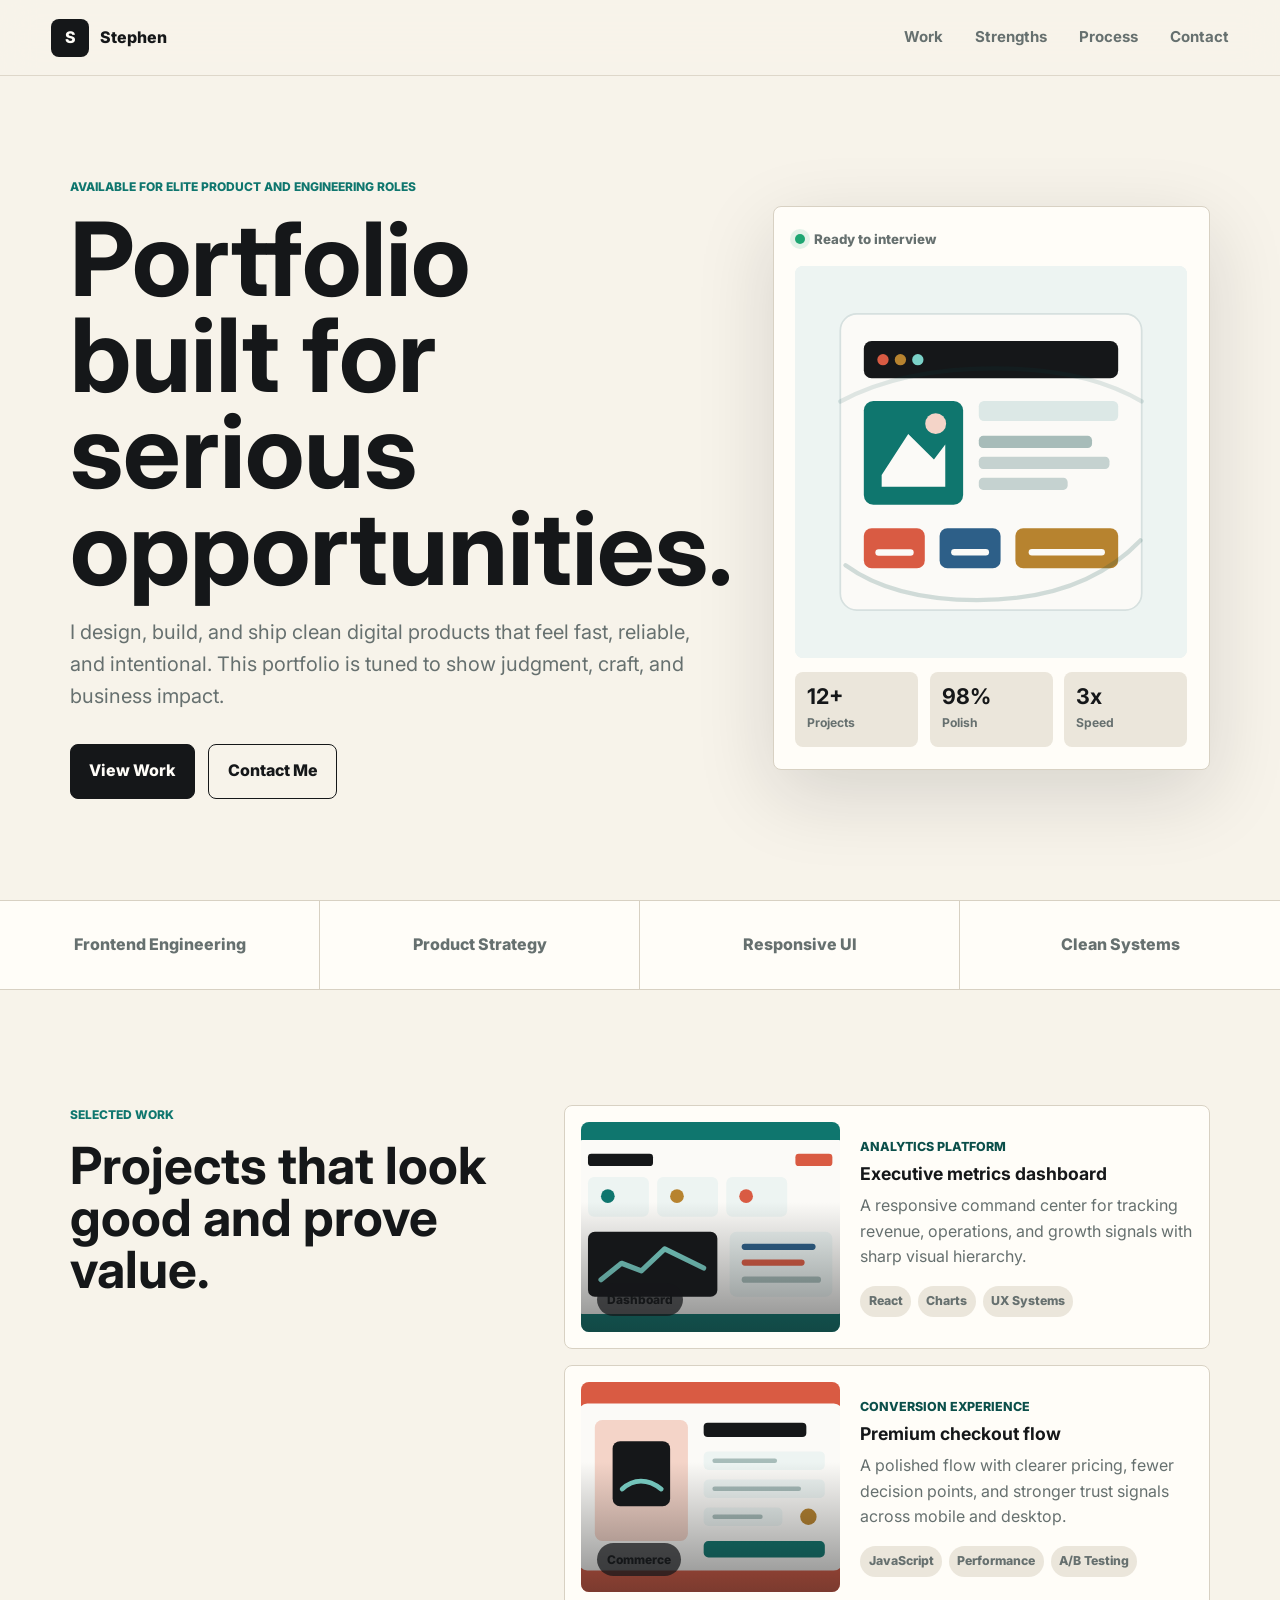
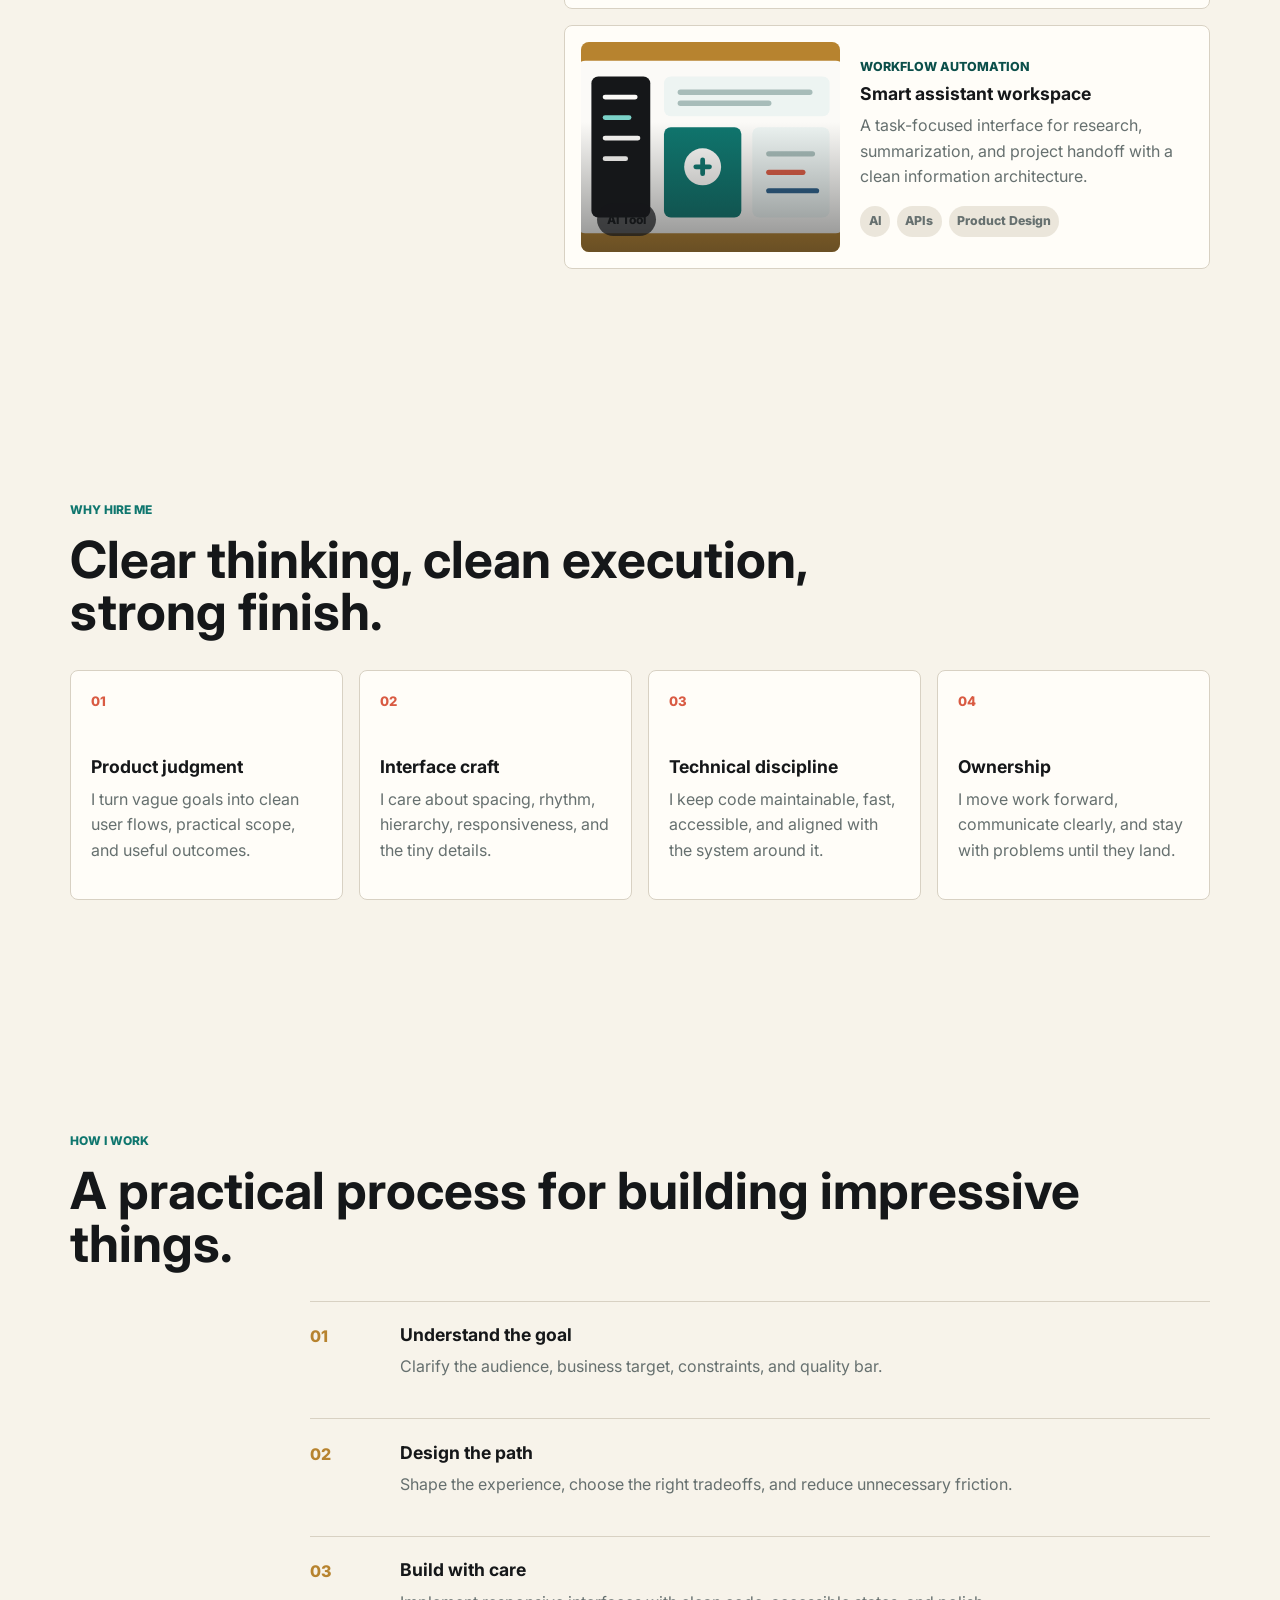
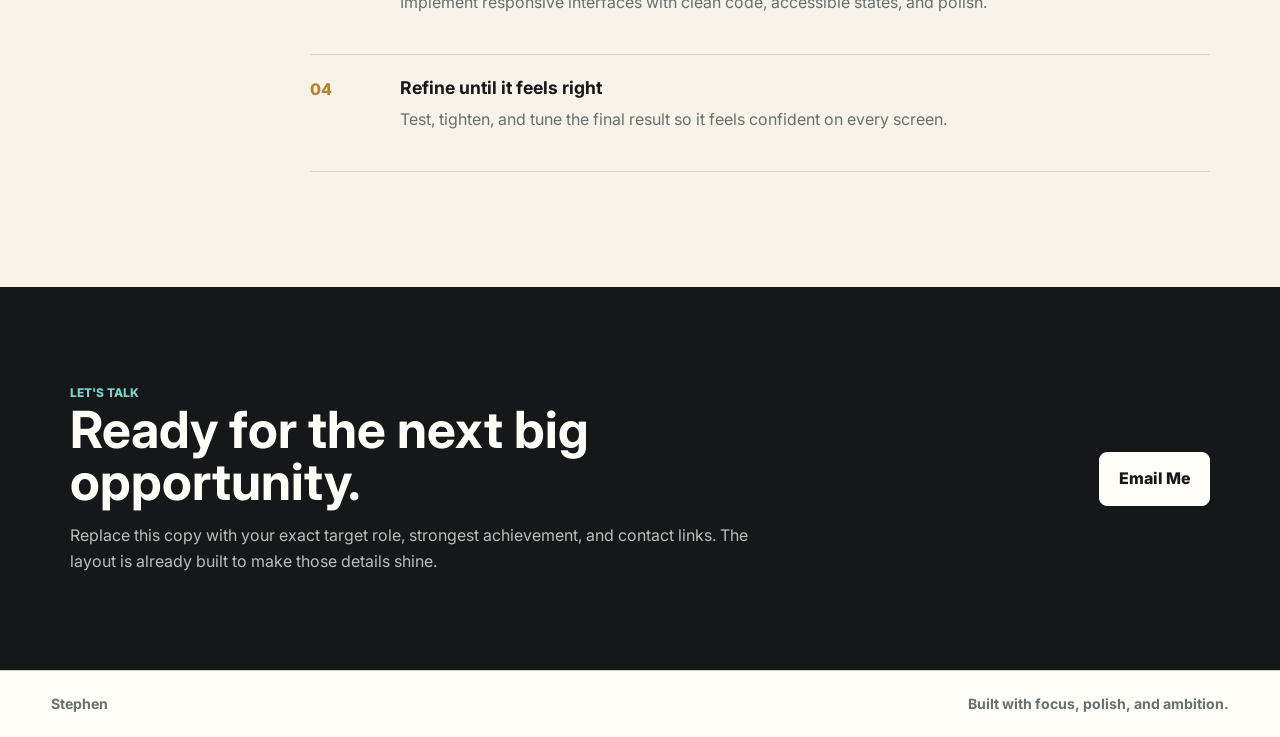
==== index.html @ 73d2f627 "Initial commit Created from https://vercel.com/new" ====
<!doctype html>
<html lang="en">
  <head>
    <meta charset="utf-8" />
    <meta name="viewport" content="width=device-width, initial-scale=1" />
    <meta
      name="description"
      content="A polished portfolio for a senior product builder, developer, and designer."
    />
    <title>Stephen | Portfolio</title>
    <link rel="preconnect" href="https://fonts.googleapis.com" />
    <link rel="preconnect" href="https://fonts.gstatic.com" crossorigin />
    <link
      href="https://fonts.googleapis.com/css2?family=Inter:wght@400;500;600;700;800&display=swap"
      rel="stylesheet"
    />
    <link rel="stylesheet" href="styles.css" />
  </head>
  <body>
    <header class="site-header" data-header>
      <a class="brand" href="#top" aria-label="Stephen home">
        <span class="brand-mark">S</span>
        <span>Stephen</span>
      </a>

      <button class="nav-toggle" type="button" aria-expanded="false" aria-controls="site-nav">
        <span class="sr-only">Toggle navigation</span>
        <span></span>
        <span></span>
      </button>

      <nav class="site-nav" id="site-nav" aria-label="Primary navigation">
        <a href="#work">Work</a>
        <a href="#strengths">Strengths</a>
        <a href="#process">Process</a>
        <a href="#contact">Contact</a>
      </nav>
    </header>

    <main id="top">
      <section class="hero section-shell">
        <div class="hero-copy">
          <p class="eyebrow">Available for elite product and engineering roles</p>
          <h1>Portfolio built for serious opportunities.</h1>
          <p class="hero-lede">
            I design, build, and ship clean digital products that feel fast, reliable, and
            intentional. This portfolio is tuned to show judgment, craft, and business impact.
          </p>
          <div class="hero-actions">
            <a class="button primary" href="#work">View Work</a>
            <a class="button secondary" href="mailto:tentaccion99@gmail.com">Contact Me</a>
          </div>
        </div>

        <div class="hero-visual" aria-label="Portfolio impact snapshot">
          <div class="profile-panel">
            <div class="profile-topline">
              <span class="status-dot"></span>
              <span>Ready to interview</span>
            </div>
            <div class="portrait-card">
              <img src="./portfolio-visual.svg" alt="Abstract portfolio visual" />
            </div>
            <div class="metric-grid">
              <div>
                <strong>12+</strong>
                <span>Projects</span>
              </div>
              <div>
                <strong>98%</strong>
                <span>Polish</span>
              </div>
              <div>
                <strong>3x</strong>
                <span>Speed</span>
              </div>
            </div>
          </div>
        </div>
      </section>

      <section class="credibility-strip" aria-label="Core capabilities">
        <span>Frontend Engineering</span>
        <span>Product Strategy</span>
        <span>Responsive UI</span>
        <span>Clean Systems</span>
      </section>

      <section class="section-shell split-section" id="work">
        <div class="section-heading">
          <p class="eyebrow">Selected work</p>
          <h2>Projects that look good and prove value.</h2>
        </div>

        <div class="project-list">
          <article class="project-card reveal-card">
            <div class="project-media project-media-one">
              <img src="./dashboard-work.svg" alt="Executive dashboard interface preview" />
              <span>Dashboard</span>
            </div>
            <div class="project-body">
              <p class="project-kicker">Analytics platform</p>
              <h3>Executive metrics dashboard</h3>
              <p>
                A responsive command center for tracking revenue, operations, and growth signals
                with sharp visual hierarchy.
              </p>
              <ul class="tag-list" aria-label="Technologies">
                <li>React</li>
                <li>Charts</li>
                <li>UX Systems</li>
              </ul>
            </div>
          </article>

          <article class="project-card reveal-card">
            <div class="project-media project-media-two">
              <img src="./commerce-work.svg" alt="Premium commerce checkout preview" />
              <span>Commerce</span>
            </div>
            <div class="project-body">
              <p class="project-kicker">Conversion experience</p>
              <h3>Premium checkout flow</h3>
              <p>
                A polished flow with clearer pricing, fewer decision points, and stronger trust
                signals across mobile and desktop.
              </p>
              <ul class="tag-list" aria-label="Technologies">
                <li>JavaScript</li>
                <li>Performance</li>
                <li>A/B Testing</li>
              </ul>
            </div>
          </article>

          <article class="project-card reveal-card">
            <div class="project-media project-media-three">
              <img src="./ai-workspace.svg" alt="AI assistant workspace preview" />
              <span>AI Tool</span>
            </div>
            <div class="project-body">
              <p class="project-kicker">Workflow automation</p>
              <h3>Smart assistant workspace</h3>
              <p>
                A task-focused interface for research, summarization, and project handoff with a
                clean information architecture.
              </p>
              <ul class="tag-list" aria-label="Technologies">
                <li>AI</li>
                <li>APIs</li>
                <li>Product Design</li>
              </ul>
            </div>
          </article>
        </div>
      </section>

      <section class="section-shell strengths-section" id="strengths">
        <div class="section-heading compact">
          <p class="eyebrow">Why hire me</p>
          <h2>Clear thinking, clean execution, strong finish.</h2>
        </div>

        <div class="strength-grid">
          <article>
            <span class="strength-number">01</span>
            <h3>Product judgment</h3>
            <p>I turn vague goals into clean user flows, practical scope, and useful outcomes.</p>
          </article>
          <article>
            <span class="strength-number">02</span>
            <h3>Interface craft</h3>
            <p>I care about spacing, rhythm, hierarchy, responsiveness, and the tiny details.</p>
          </article>
          <article>
            <span class="strength-number">03</span>
            <h3>Technical discipline</h3>
            <p>I keep code maintainable, fast, accessible, and aligned with the system around it.</p>
          </article>
          <article>
            <span class="strength-number">04</span>
            <h3>Ownership</h3>
            <p>I move work forward, communicate clearly, and stay with problems until they land.</p>
          </article>
        </div>
      </section>

      <section class="section-shell process-section" id="process">
        <div class="section-heading">
          <p class="eyebrow">How I work</p>
          <h2>A practical process for building impressive things.</h2>
        </div>

        <ol class="timeline">
          <li>
            <span>01</span>
            <div>
              <h3>Understand the goal</h3>
              <p>Clarify the audience, business target, constraints, and quality bar.</p>
            </div>
          </li>
          <li>
            <span>02</span>
            <div>
              <h3>Design the path</h3>
              <p>Shape the experience, choose the right tradeoffs, and reduce unnecessary friction.</p>
            </div>
          </li>
          <li>
            <span>03</span>
            <div>
              <h3>Build with care</h3>
              <p>Implement responsive interfaces with clean code, accessible states, and polish.</p>
            </div>
          </li>
          <li>
            <span>04</span>
            <div>
              <h3>Refine until it feels right</h3>
              <p>Test, tighten, and tune the final result so it feels confident on every screen.</p>
            </div>
          </li>
        </ol>
      </section>

      <section class="contact-section" id="contact">
        <div class="section-shell contact-inner">
          <div>
            <p class="eyebrow">Let's talk</p>
            <h2>Ready for the next big opportunity.</h2>
            <p>
              Replace this copy with your exact target role, strongest achievement, and contact
              links. The layout is already built to make those details shine.
            </p>
          </div>
          <a class="button primary inverse" href="mailto:tentaccion99@gmail.com">Email Me</a>
        </div>
      </section>
    </main>

    <footer class="site-footer">
      <span>Stephen</span>
      <span>Built with focus, polish, and ambition.</span>
    </footer>

    <script src="script.js"></script>
  </body>
</html>
---- styles.css ----
:root {
  color-scheme: light;
  --ink: #151719;
  --muted: #66706f;
  --soft: #ebe6db;
  --paper: #f7f3ea;
  --line: #d8d1c3;
  --night: #151719;
  --teal: #0f766e;
  --teal-dark: #0b4f4a;
  --coral: #d95b43;
  --gold: #b7832f;
  --blue: #2d5f88;
  --white: #fffdf8;
  --shadow: 0 24px 80px rgba(21, 23, 25, 0.14);
  --radius: 8px;
  font-family: "Inter", system-ui, -apple-system, BlinkMacSystemFont, "Segoe UI", sans-serif;
}

* {
  box-sizing: border-box;
}

html {
  scroll-behavior: smooth;
}

body {
  margin: 0;
  background: var(--paper);
  color: var(--ink);
  font-size: 16px;
  line-height: 1.6;
}

body.nav-open {
  overflow: hidden;
}

img {
  display: block;
  max-width: 100%;
}

a {
  color: inherit;
  text-decoration: none;
}

.sr-only {
  position: absolute;
  width: 1px;
  height: 1px;
  padding: 0;
  margin: -1px;
  overflow: hidden;
  clip: rect(0, 0, 0, 0);
  white-space: nowrap;
  border: 0;
}

.site-header {
  position: sticky;
  top: 0;
  z-index: 20;
  display: flex;
  align-items: center;
  justify-content: space-between;
  min-height: 76px;
  padding: 0 clamp(1rem, 4vw, 3.5rem);
  background: rgba(247, 243, 234, 0.88);
  border-bottom: 1px solid rgba(216, 209, 195, 0.82);
  backdrop-filter: blur(18px);
  transition: box-shadow 160ms ease, background 160ms ease;
}

.site-header.has-shadow {
  background: rgba(247, 243, 234, 0.96);
  box-shadow: 0 10px 32px rgba(21, 23, 25, 0.09);
}

.brand,
.site-nav {
  display: flex;
  align-items: center;
}

.brand {
  gap: 0.7rem;
  font-weight: 800;
}

.brand-mark {
  display: grid;
  width: 38px;
  height: 38px;
  place-items: center;
  color: var(--white);
  background: var(--ink);
  border-radius: var(--radius);
}

.site-nav {
  gap: clamp(1rem, 3vw, 2rem);
  color: var(--muted);
  font-size: 0.94rem;
  font-weight: 700;
}

.site-nav a {
  transition: color 160ms ease;
}

.site-nav a:hover,
.site-nav a:focus-visible {
  color: var(--ink);
}

.nav-toggle {
  display: none;
}

.section-shell {
  width: min(1140px, calc(100% - 2rem));
  margin-inline: auto;
}

.hero {
  display: grid;
  grid-template-columns: minmax(0, 1.03fr) minmax(300px, 0.72fr);
  gap: clamp(2rem, 6vw, 5rem);
  align-items: center;
  min-height: calc(100svh - 76px);
  padding-block: clamp(3rem, 7vw, 6rem);
}

.eyebrow {
  margin: 0 0 0.9rem;
  color: var(--teal);
  font-size: 0.75rem;
  font-weight: 800;
  letter-spacing: 0;
  text-transform: uppercase;
}

h1,
h2,
h3,
p {
  margin-top: 0;
}

h1 {
  max-width: 850px;
  margin-bottom: 1.25rem;
  font-size: clamp(3.1rem, 8vw, 6.9rem);
  line-height: 0.94;
  letter-spacing: 0;
}

h2 {
  margin-bottom: 1rem;
  font-size: clamp(2rem, 4vw, 3.6rem);
  line-height: 1.02;
  letter-spacing: 0;
}

h3 {
  margin-bottom: 0.55rem;
  font-size: 1.1rem;
  line-height: 1.22;
}

.hero-lede {
  max-width: 660px;
  color: var(--muted);
  font-size: clamp(1.04rem, 2vw, 1.25rem);
}

.hero-actions {
  display: flex;
  flex-wrap: wrap;
  gap: 0.85rem;
  margin-top: 2rem;
}

.button {
  display: inline-flex;
  align-items: center;
  justify-content: center;
  min-height: 48px;
  padding: 0.85rem 1.15rem;
  border: 1px solid var(--ink);
  border-radius: var(--radius);
  font-weight: 800;
  transition: transform 160ms ease, background 160ms ease, color 160ms ease;
}

.button:hover,
.button:focus-visible {
  transform: translateY(-2px);
}

.button.primary {
  color: var(--white);
  background: var(--ink);
}

.button.secondary {
  background: transparent;
}

.button.inverse {
  color: var(--ink);
  background: var(--white);
  border-color: var(--white);
}

.hero-visual {
  position: relative;
}

.profile-panel {
  padding: clamp(1rem, 3vw, 1.35rem);
  background: var(--white);
  border: 1px solid var(--line);
  border-radius: var(--radius);
  box-shadow: var(--shadow);
}

.profile-topline {
  display: flex;
  align-items: center;
  gap: 0.55rem;
  margin-bottom: 1rem;
  color: var(--muted);
  font-size: 0.83rem;
  font-weight: 800;
}

.status-dot {
  width: 10px;
  height: 10px;
  background: #1ea672;
  border-radius: 999px;
  box-shadow: 0 0 0 5px rgba(30, 166, 114, 0.12);
}

.portrait-card {
  display: grid;
  min-height: 370px;
  place-items: center;
  overflow: hidden;
  background: #edf4f2;
  border-radius: var(--radius);
}

.portrait-card img {
  width: 100%;
  height: 100%;
  object-fit: cover;
}

.metric-grid {
  display: grid;
  grid-template-columns: repeat(3, 1fr);
  gap: 0.7rem;
  margin-top: 0.85rem;
}

.metric-grid div {
  min-width: 0;
  padding: 0.9rem 0.75rem;
  background: var(--soft);
  border-radius: var(--radius);
}

.metric-grid strong,
.metric-grid span {
  display: block;
}

.metric-grid strong {
  font-size: 1.35rem;
  line-height: 1;
}

.metric-grid span {
  margin-top: 0.35rem;
  color: var(--muted);
  font-size: 0.76rem;
  font-weight: 700;
}

.credibility-strip {
  display: grid;
  grid-template-columns: repeat(4, 1fr);
  border-block: 1px solid var(--line);
  background: var(--white);
}

.credibility-strip span {
  display: grid;
  min-height: 88px;
  place-items: center;
  padding: 1rem;
  color: var(--muted);
  border-right: 1px solid var(--line);
  font-weight: 800;
  text-align: center;
}

.credibility-strip span:last-child {
  border-right: 0;
}

.split-section,
.strengths-section,
.process-section {
  padding-block: clamp(4.5rem, 9vw, 8rem);
}

.split-section {
  display: grid;
  grid-template-columns: 0.8fr 1.2fr;
  gap: clamp(2rem, 5vw, 4rem);
  align-items: start;
}

.section-heading {
  position: sticky;
  top: 108px;
}

.section-heading.compact {
  position: static;
  max-width: 760px;
  margin-bottom: 2rem;
}

.section-heading p:not(.eyebrow),
.contact-inner p {
  color: var(--muted);
}

.project-list {
  display: grid;
  gap: 1rem;
}

.project-card {
  --tilt-x: 0deg;
  --tilt-y: 0deg;
  display: grid;
  grid-template-columns: minmax(180px, 0.78fr) 1fr;
  gap: 1.25rem;
  padding: 1rem;
  background: var(--white);
  border: 1px solid var(--line);
  border-radius: var(--radius);
  opacity: 0;
  transform: translateY(24px) rotateX(var(--tilt-x)) rotateY(var(--tilt-y));
  transform-style: preserve-3d;
  transition: opacity 420ms ease, transform 420ms ease, border-color 180ms ease, box-shadow 180ms ease;
  will-change: transform;
}

.project-card.is-visible {
  opacity: 1;
  transform: translateY(0) rotateX(var(--tilt-x)) rotateY(var(--tilt-y));
}

.project-card:hover,
.project-card:focus-within {
  border-color: rgba(15, 118, 110, 0.34);
  box-shadow: 0 22px 54px rgba(21, 23, 25, 0.14);
}

.project-media {
  position: relative;
  display: grid;
  min-height: 210px;
  place-items: end start;
  padding: 1rem;
  overflow: hidden;
  isolation: isolate;
  border-radius: var(--radius);
}

.project-media img {
  position: absolute;
  inset: 0;
  z-index: -2;
  width: 100%;
  height: 100%;
  object-fit: cover;
  transform: scale(1.01);
  transition: transform 520ms ease, filter 520ms ease;
}

.project-media::after {
  position: absolute;
  inset: 0;
  z-index: -1;
  content: "";
  background: linear-gradient(180deg, transparent 38%, rgba(21, 23, 25, 0.48));
}

.project-card:hover .project-media img,
.project-card:focus-within .project-media img {
  filter: saturate(1.08) contrast(1.04);
  transform: scale(1.07);
}

.project-media span {
  padding: 0.42rem 0.62rem;
  background: rgba(21, 23, 25, 0.72);
  border-radius: 999px;
  font-size: 0.75rem;
  font-weight: 800;
}

.project-media-one {
  background: #e7f2ee;
}

.project-media-two {
  background: #f6e6df;
}

.project-media-three {
  background: #f4eddc;
}

.project-body {
  align-self: center;
}

.project-body p {
  color: var(--muted);
}

.project-kicker {
  margin-bottom: 0.35rem;
  color: var(--teal-dark) !important;
  font-size: 0.78rem;
  font-weight: 800;
  text-transform: uppercase;
}

.tag-list {
  display: flex;
  flex-wrap: wrap;
  gap: 0.45rem;
  padding: 0;
  margin: 1rem 0 0;
  list-style: none;
}

.tag-list li {
  padding: 0.35rem 0.52rem;
  color: var(--muted);
  background: var(--soft);
  border-radius: 999px;
  font-size: 0.77rem;
  font-weight: 800;
}

.strength-grid {
  display: grid;
  grid-template-columns: repeat(4, 1fr);
  gap: 1rem;
}

.strength-grid article {
  padding: 1.25rem;
  background: var(--white);
  border: 1px solid var(--line);
  border-radius: var(--radius);
}

.strength-number {
  display: block;
  margin-bottom: 2.8rem;
  color: var(--coral);
  font-size: 0.82rem;
  font-weight: 800;
}

.strength-grid p,
.timeline p {
  color: var(--muted);
}

.timeline {
  display: grid;
  gap: 0;
  max-width: 900px;
  padding: 0;
  margin: 2rem 0 0 auto;
  list-style: none;
  border-top: 1px solid var(--line);
}

.timeline li {
  display: grid;
  grid-template-columns: 70px 1fr;
  gap: 1.25rem;
  padding: 1.4rem 0;
  border-bottom: 1px solid var(--line);
}

.timeline > li > span {
  color: var(--gold);
  font-weight: 800;
}

.contact-section {
  color: var(--white);
  background: var(--night);
}

.contact-inner {
  display: grid;
  grid-template-columns: 1fr auto;
  gap: 2rem;
  align-items: center;
  padding-block: clamp(4rem, 8vw, 6rem);
}

.contact-inner h2 {
  max-width: 750px;
}

.contact-inner p {
  max-width: 680px;
  margin-bottom: 0;
  color: rgba(255, 253, 248, 0.72);
}

.contact-section .eyebrow {
  color: #7bd2c8;
}

.site-footer {
  display: flex;
  justify-content: space-between;
  gap: 1rem;
  padding: 1.35rem clamp(1rem, 4vw, 3.5rem);
  color: var(--muted);
  background: var(--white);
  border-top: 1px solid var(--line);
  font-size: 0.88rem;
  font-weight: 700;
}

@media (max-width: 920px) {
  .nav-toggle {
    position: relative;
    z-index: 30;
    display: grid;
    width: 44px;
    height: 44px;
    place-items: center;
    padding: 0;
    background: var(--white);
    border: 1px solid var(--line);
    border-radius: var(--radius);
  }

  .nav-toggle span:not(.sr-only) {
    display: block;
    width: 18px;
    height: 2px;
    background: var(--ink);
    transition: transform 160ms ease;
  }

  .nav-toggle[aria-expanded="true"] span:nth-child(2) {
    transform: translateY(4px) rotate(45deg);
  }

  .nav-toggle[aria-expanded="true"] span:nth-child(3) {
    transform: translateY(-4px) rotate(-45deg);
  }

  .site-nav {
    position: fixed;
    inset: 76px 1rem auto;
    display: none;
    flex-direction: column;
    align-items: stretch;
    gap: 0;
    padding: 0.6rem;
    background: var(--white);
    border: 1px solid var(--line);
    border-radius: var(--radius);
    box-shadow: var(--shadow);
  }

  .site-nav.is-open {
    display: flex;
  }

  .site-nav a {
    padding: 0.9rem;
  }

  .hero,
  .split-section {
    grid-template-columns: 1fr;
  }

  .hero {
    min-height: auto;
  }

  .hero-visual {
    max-width: 560px;
  }

  .section-heading {
    position: static;
  }

  .strength-grid {
    grid-template-columns: repeat(2, 1fr);
  }

  .credibility-strip {
    grid-template-columns: repeat(2, 1fr);
  }
}

@media (max-width: 680px) {
  .section-shell {
    width: min(100% - 1.1rem, 1140px);
  }

  .site-header {
    min-height: 68px;
  }

  .site-nav {
    inset: 68px 1rem auto;
  }

  h1 {
    font-size: clamp(2.6rem, 15vw, 4.4rem);
  }

  .hero-actions,
  .button {
    width: 100%;
  }

  .project-card,
  .contact-inner,
  .timeline li {
    grid-template-columns: 1fr;
  }

  .project-media {
    min-height: 0;
    aspect-ratio: 16 / 10;
  }

  .strength-grid,
  .credibility-strip {
    grid-template-columns: 1fr;
  }

  .credibility-strip span {
    min-height: 68px;
    border-right: 0;
    border-bottom: 1px solid var(--line);
  }

  .credibility-strip span:last-child {
    border-bottom: 0;
  }

  .metric-grid {
    grid-template-columns: 1fr;
  }

  .portrait-card {
    min-height: 300px;
  }

  .site-footer {
    flex-direction: column;
  }
}

@media (prefers-reduced-motion: reduce) {
  *,
  *::before,
  *::after {
    scroll-behavior: auto !important;
    transition-duration: 0.01ms !important;
    animation-duration: 0.01ms !important;
    animation-iteration-count: 1 !important;
  }

  .project-card,
  .project-card.is-visible {
    opacity: 1;
    transform: none !important;
  }
}
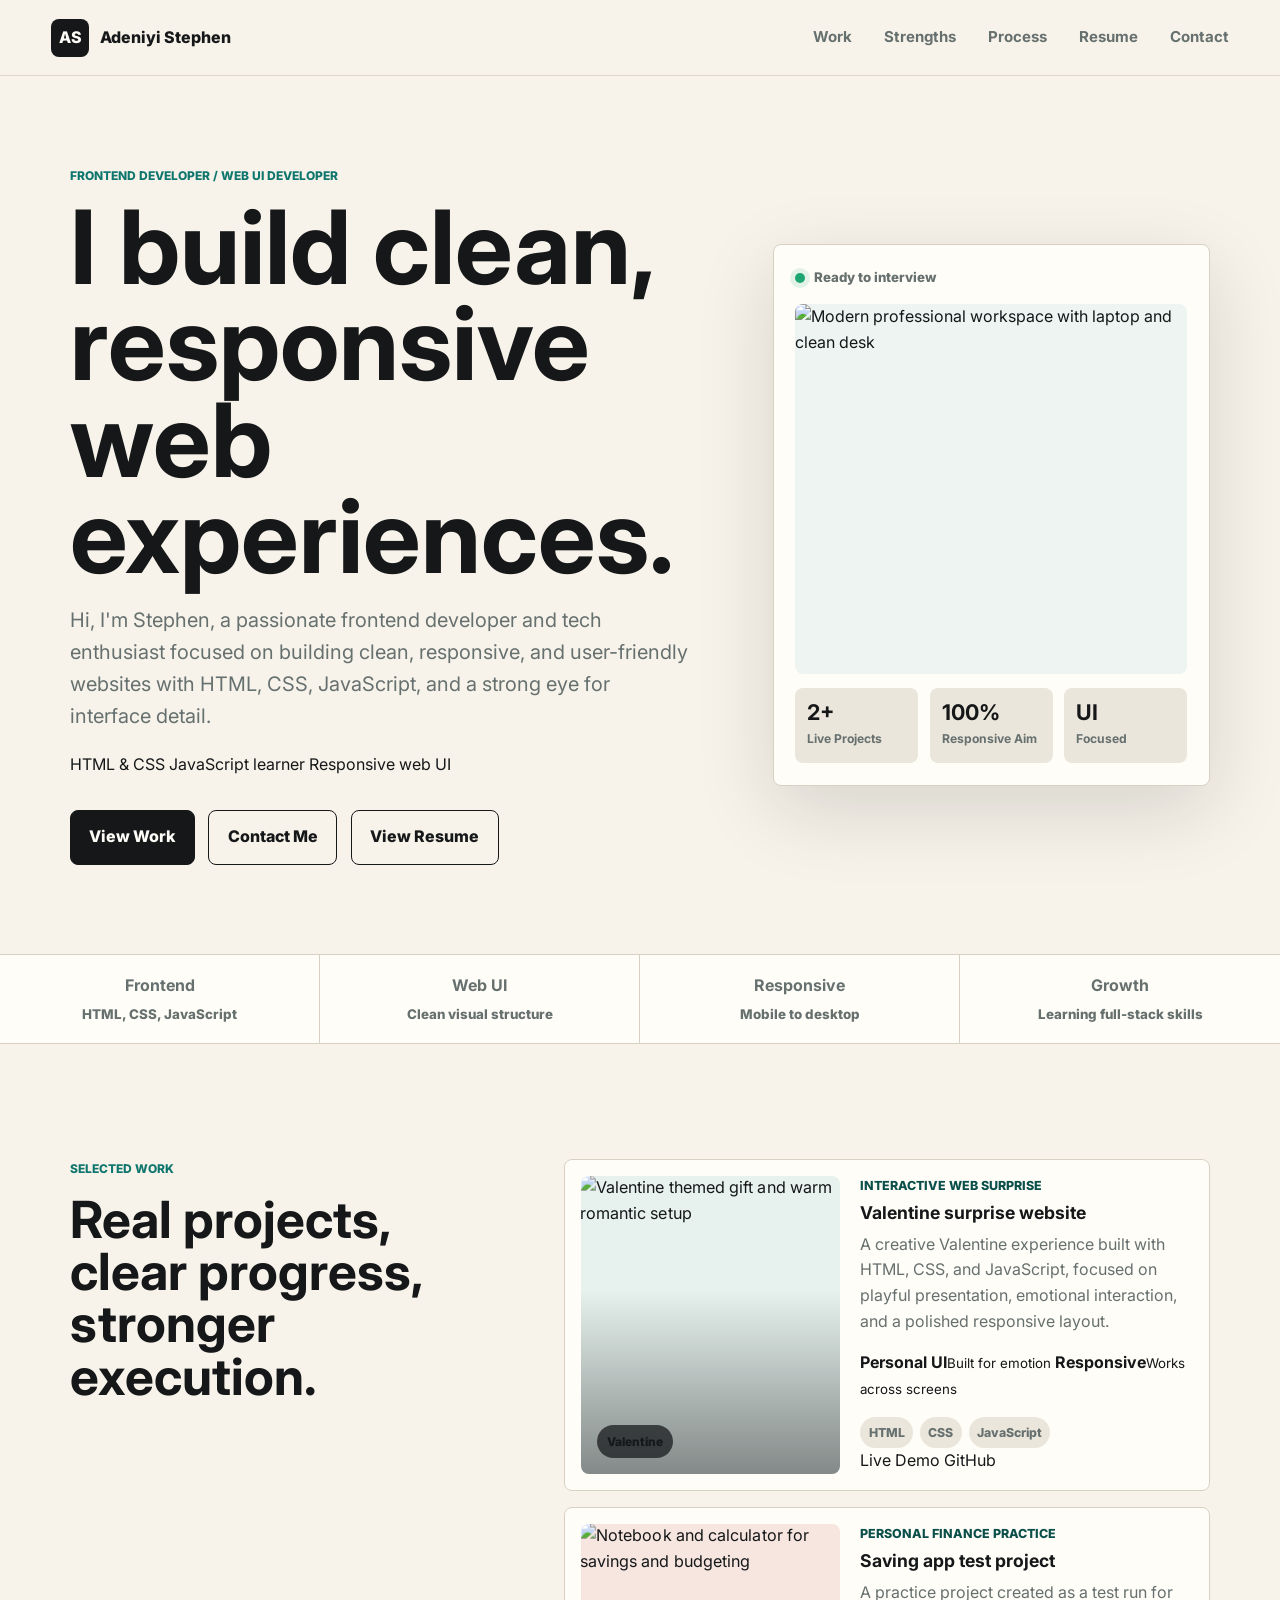
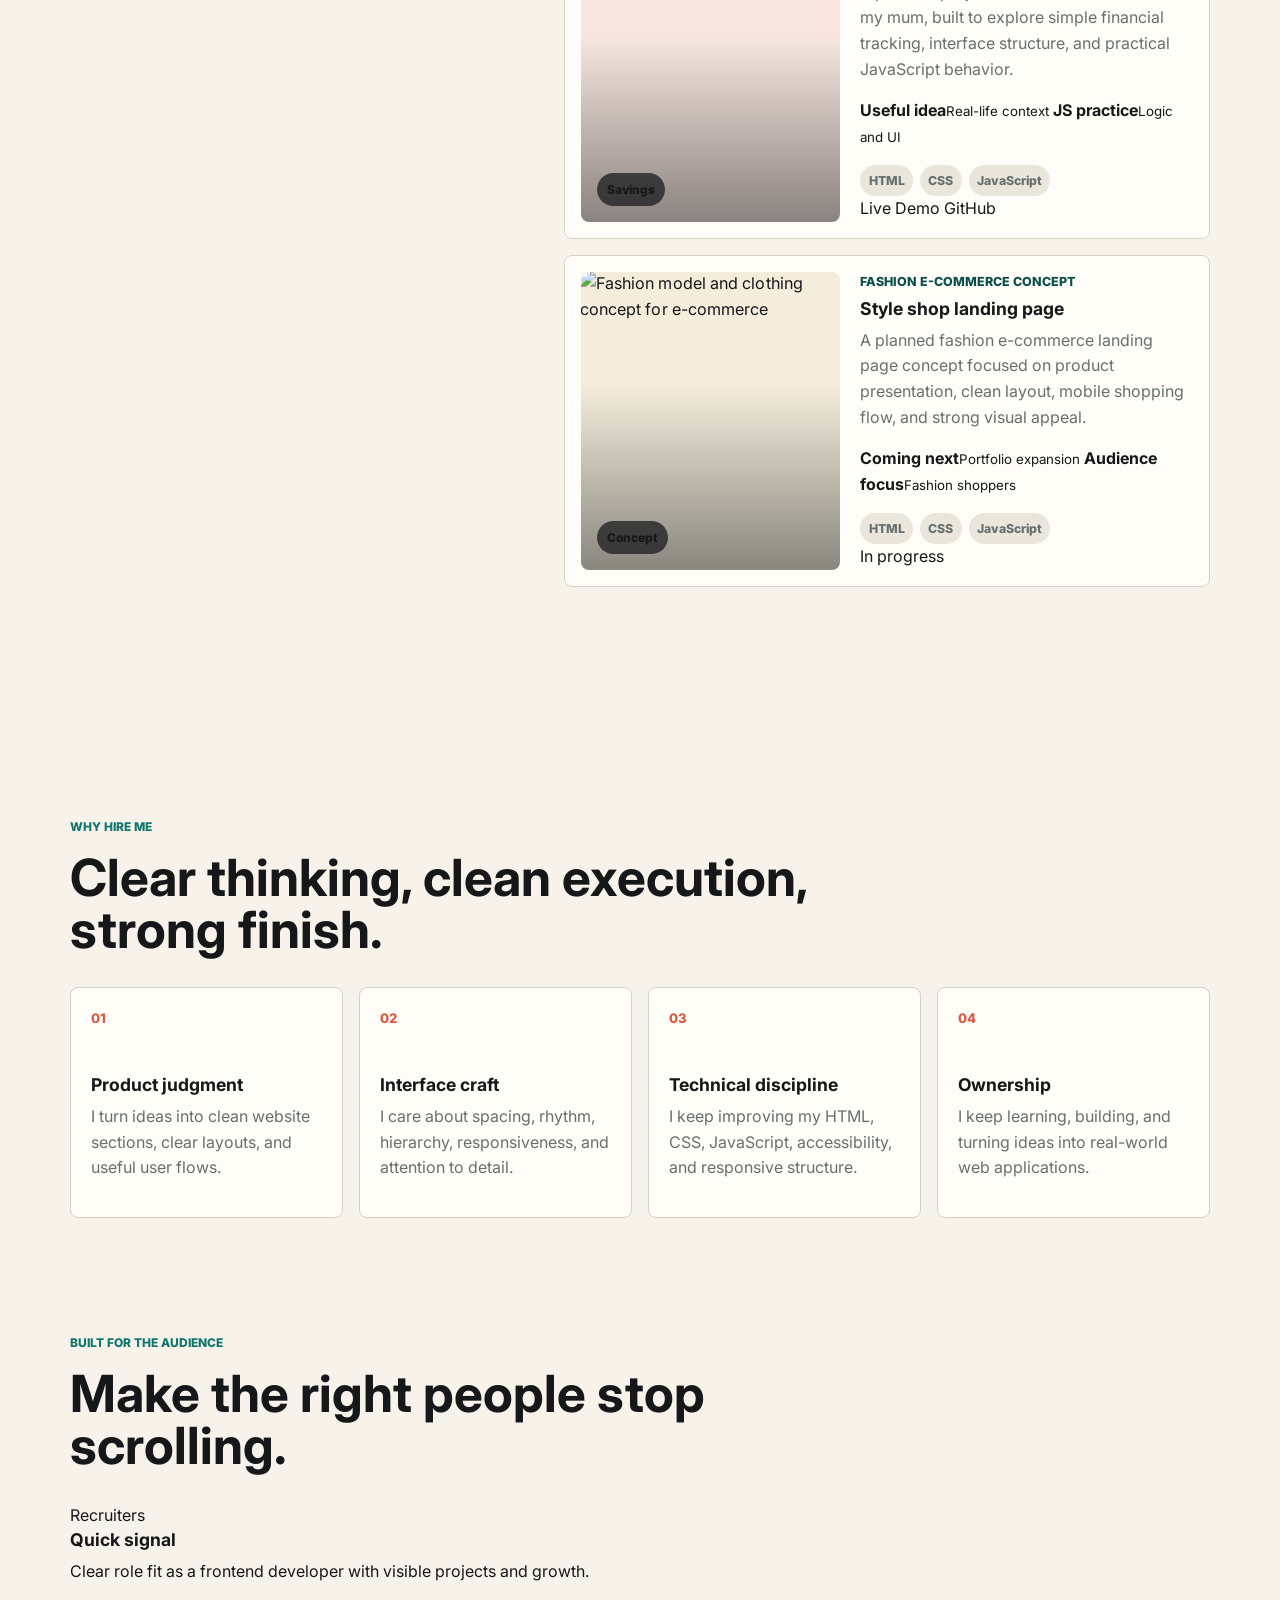
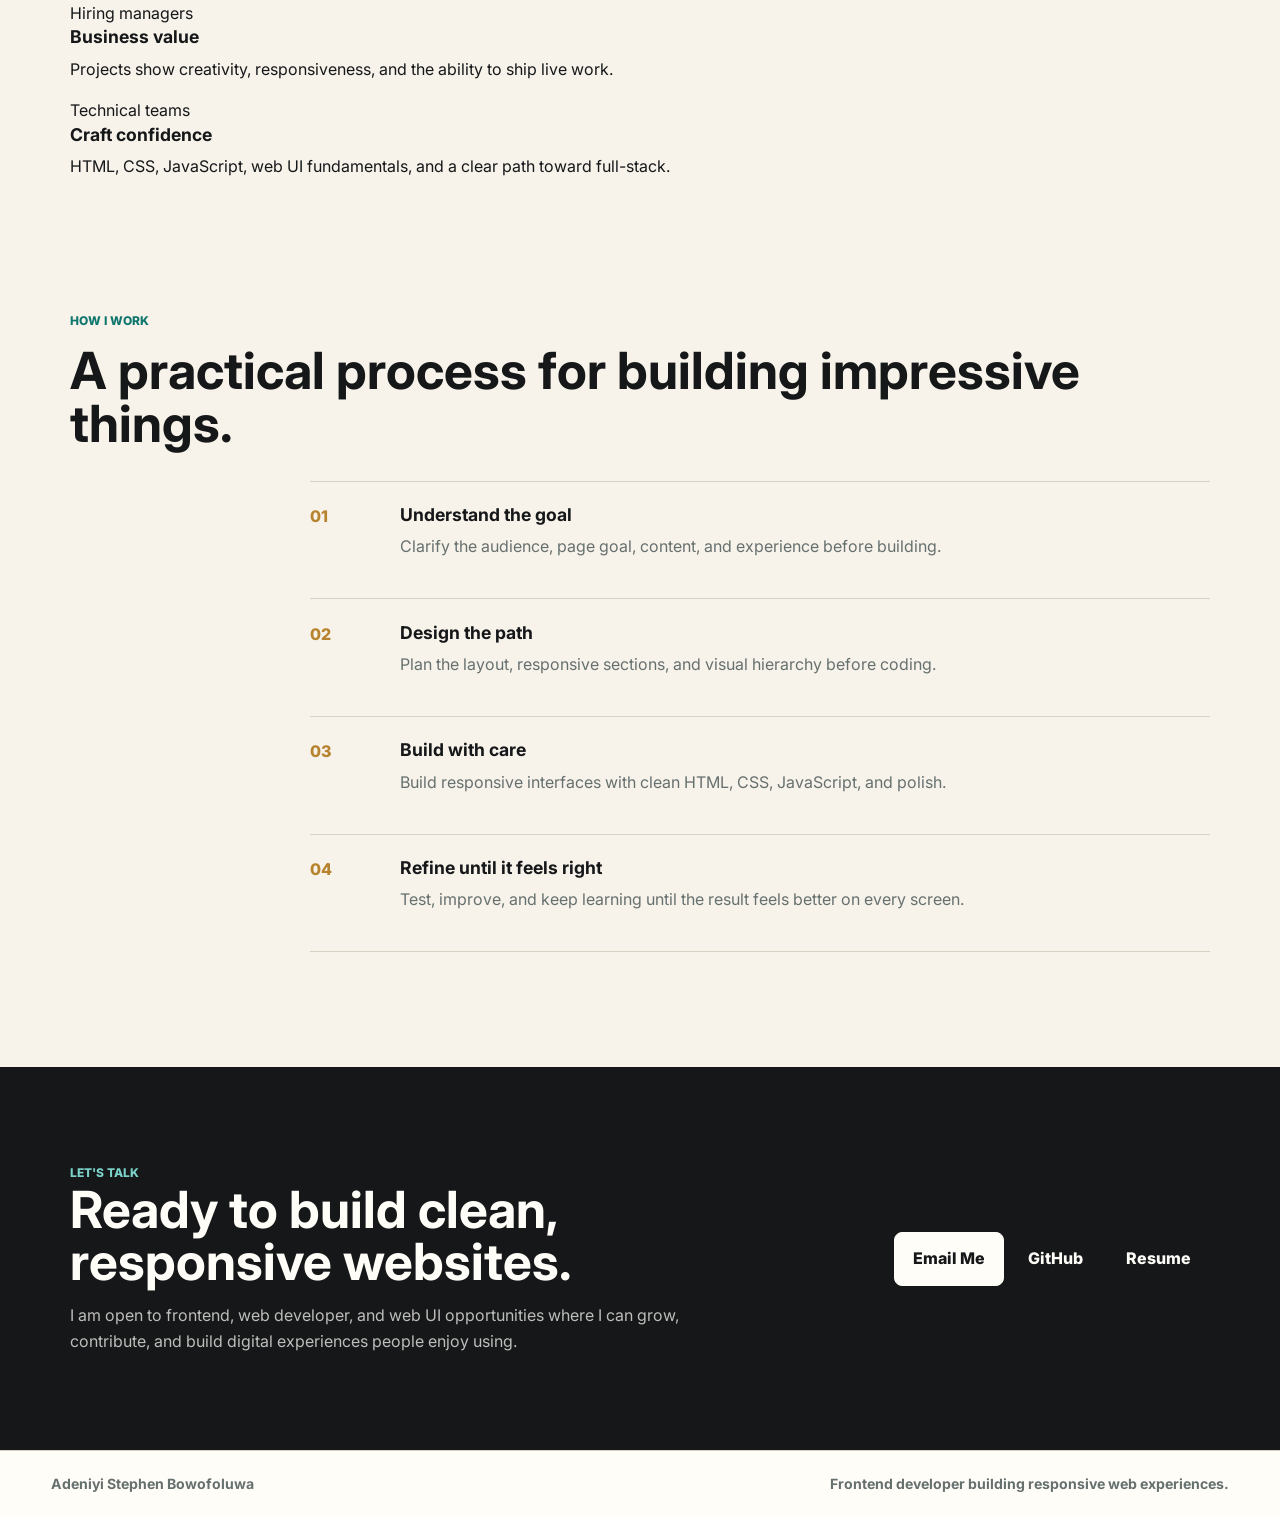
==== commit 4f92ce6e: "Add files via upload" ====
--- a/index.html
+++ b/index.html
@@ -5,9 +5,9 @@
     <meta name="viewport" content="width=device-width, initial-scale=1" />
     <meta
       name="description"
-      content="A polished portfolio for a senior product builder, developer, and designer."
+      content="Portfolio of Adeniyi Stephen Bowofoluwa, a frontend developer and web UI developer building clean, responsive websites."
     />
-    <title>Stephen | Portfolio</title>
+    <title>Adeniyi Stephen Bowofoluwa | Frontend Developer</title>
     <link rel="preconnect" href="https://fonts.googleapis.com" />
     <link rel="preconnect" href="https://fonts.gstatic.com" crossorigin />
     <link
@@ -18,9 +18,9 @@
   </head>
   <body>
     <header class="site-header" data-header>
-      <a class="brand" href="#top" aria-label="Stephen home">
-        <span class="brand-mark">S</span>
-        <span>Stephen</span>
+      <a class="brand" href="#top" aria-label="Adeniyi Stephen Bowofoluwa home">
+        <span class="brand-mark">AS</span>
+        <span>Adeniyi Stephen</span>
       </a>
 
       <button class="nav-toggle" type="button" aria-expanded="false" aria-controls="site-nav">
@@ -33,46 +33,57 @@
         <a href="#work">Work</a>
         <a href="#strengths">Strengths</a>
         <a href="#process">Process</a>
+        <a href="resume.html">Resume</a>
         <a href="#contact">Contact</a>
       </nav>
     </header>
 
     <main id="top">
       <section class="hero section-shell">
-        <div class="hero-copy">
-          <p class="eyebrow">Available for elite product and engineering roles</p>
-          <h1>Portfolio built for serious opportunities.</h1>
+        <div class="hero-copy hero-reveal">
+          <p class="eyebrow">Frontend developer / Web UI developer</p>
+          <h1>I build clean, responsive web experiences.</h1>
           <p class="hero-lede">
-            I design, build, and ship clean digital products that feel fast, reliable, and
-            intentional. This portfolio is tuned to show judgment, craft, and business impact.
+            Hi, I'm Stephen, a passionate frontend developer and tech enthusiast focused on
+            building clean, responsive, and user-friendly websites with HTML, CSS, JavaScript,
+            and a strong eye for interface detail.
           </p>
+          <div class="hero-badges" aria-label="Portfolio strengths">
+            <span>HTML & CSS</span>
+            <span>JavaScript learner</span>
+            <span>Responsive web UI</span>
+          </div>
           <div class="hero-actions">
             <a class="button primary" href="#work">View Work</a>
             <a class="button secondary" href="mailto:tentaccion99@gmail.com">Contact Me</a>
+            <a class="button secondary" href="resume.html">View Resume</a>
           </div>
         </div>
 
         <div class="hero-visual" aria-label="Portfolio impact snapshot">
-          <div class="profile-panel">
+          <div class="profile-panel hero-reveal">
             <div class="profile-topline">
               <span class="status-dot"></span>
               <span>Ready to interview</span>
             </div>
             <div class="portrait-card">
-              <img src="./portfolio-visual.svg" alt="Abstract portfolio visual" />
+              <img
+                src="https://images.unsplash.com/photo-1497366754035-f200968a6e72?auto=format&fit=crop&w=1200&q=80"
+                alt="Modern professional workspace with laptop and clean desk"
+              />
             </div>
             <div class="metric-grid">
               <div>
-                <strong>12+</strong>
-                <span>Projects</span>
+                <strong>2+</strong>
+                <span>Live Projects</span>
               </div>
               <div>
-                <strong>98%</strong>
-                <span>Polish</span>
+                <strong>100%</strong>
+                <span>Responsive Aim</span>
               </div>
               <div>
-                <strong>3x</strong>
-                <span>Speed</span>
+                <strong>UI</strong>
+                <span>Focused</span>
               </div>
             </div>
           </div>
@@ -80,76 +91,108 @@
       </section>
 
       <section class="credibility-strip" aria-label="Core capabilities">
-        <span>Frontend Engineering</span>
-        <span>Product Strategy</span>
-        <span>Responsive UI</span>
-        <span>Clean Systems</span>
+        <span><strong>Frontend</strong><small>HTML, CSS, JavaScript</small></span>
+        <span><strong>Web UI</strong><small>Clean visual structure</small></span>
+        <span><strong>Responsive</strong><small>Mobile to desktop</small></span>
+        <span><strong>Growth</strong><small>Learning full-stack skills</small></span>
       </section>
 
       <section class="section-shell split-section" id="work">
         <div class="section-heading">
           <p class="eyebrow">Selected work</p>
-          <h2>Projects that look good and prove value.</h2>
+          <h2>Real projects, clear progress, stronger execution.</h2>
         </div>
 
         <div class="project-list">
           <article class="project-card reveal-card">
             <div class="project-media project-media-one">
-              <img src="./dashboard-work.svg" alt="Executive dashboard interface preview" />
-              <span>Dashboard</span>
+              <img
+                src="https://images.unsplash.com/photo-1518199266791-5375a83190b7?auto=format&fit=crop&w=1200&q=80"
+                alt="Valentine themed gift and warm romantic setup"
+              />
+              <span>Valentine</span>
             </div>
             <div class="project-body">
-              <p class="project-kicker">Analytics platform</p>
-              <h3>Executive metrics dashboard</h3>
+              <p class="project-kicker">Interactive web surprise</p>
+              <h3>Valentine surprise website</h3>
               <p>
-                A responsive command center for tracking revenue, operations, and growth signals
-                with sharp visual hierarchy.
+                A creative Valentine experience built with HTML, CSS, and JavaScript, focused on
+                playful presentation, emotional interaction, and a polished responsive layout.
               </p>
+              <div class="project-proof" aria-label="Project highlights">
+                <span><strong>Personal UI</strong><small>Built for emotion</small></span>
+                <span><strong>Responsive</strong><small>Works across screens</small></span>
+              </div>
               <ul class="tag-list" aria-label="Technologies">
-                <li>React</li>
-                <li>Charts</li>
-                <li>UX Systems</li>
+                <li>HTML</li>
+                <li>CSS</li>
+                <li>JavaScript</li>
               </ul>
+              <div class="project-links">
+                <a href="https://valentines-9ko6.vercel.app/" target="_blank" rel="noreferrer">Live Demo</a>
+                <a href="https://github.com/bowofol/valentines" target="_blank" rel="noreferrer">GitHub</a>
+              </div>
             </div>
           </article>
 
           <article class="project-card reveal-card">
             <div class="project-media project-media-two">
-              <img src="./commerce-work.svg" alt="Premium commerce checkout preview" />
-              <span>Commerce</span>
+              <img
+                src="https://images.unsplash.com/photo-1554224155-6726b3ff858f?auto=format&fit=crop&w=1200&q=80"
+                alt="Notebook and calculator for savings and budgeting"
+              />
+              <span>Savings</span>
             </div>
             <div class="project-body">
-              <p class="project-kicker">Conversion experience</p>
-              <h3>Premium checkout flow</h3>
+              <p class="project-kicker">Personal finance practice</p>
+              <h3>Saving app test project</h3>
               <p>
-                A polished flow with clearer pricing, fewer decision points, and stronger trust
-                signals across mobile and desktop.
+                A practice project created as a test run for my mum, built to explore simple
+                financial tracking, interface structure, and practical JavaScript behavior.
               </p>
+              <div class="project-proof" aria-label="Project highlights">
+                <span><strong>Useful idea</strong><small>Real-life context</small></span>
+                <span><strong>JS practice</strong><small>Logic and UI</small></span>
+              </div>
               <ul class="tag-list" aria-label="Technologies">
+                <li>HTML</li>
+                <li>CSS</li>
                 <li>JavaScript</li>
-                <li>Performance</li>
-                <li>A/B Testing</li>
               </ul>
+              <div class="project-links">
+                <a href="https://saving-app-pi.vercel.app/" target="_blank" rel="noreferrer">Live Demo</a>
+                <a href="https://github.com/bowofol/saving-app" target="_blank" rel="noreferrer">GitHub</a>
+              </div>
             </div>
           </article>
 
           <article class="project-card reveal-card">
             <div class="project-media project-media-three">
-              <img src="./ai-workspace.svg" alt="AI assistant workspace preview" />
-              <span>AI Tool</span>
+              <img
+                src="https://images.unsplash.com/photo-1496747611176-843222e1e57c?auto=format&fit=crop&w=1200&q=80"
+                alt="Fashion model and clothing concept for e-commerce"
+              />
+              <span>Concept</span>
             </div>
             <div class="project-body">
-              <p class="project-kicker">Workflow automation</p>
-              <h3>Smart assistant workspace</h3>
+              <p class="project-kicker">Fashion e-commerce concept</p>
+              <h3>Style shop landing page</h3>
               <p>
-                A task-focused interface for research, summarization, and project handoff with a
-                clean information architecture.
+                A planned fashion e-commerce landing page concept focused on product presentation,
+                clean layout, mobile shopping flow, and strong visual appeal.
               </p>
+              <div class="project-proof" aria-label="Project highlights">
+                <span><strong>Coming next</strong><small>Portfolio expansion</small></span>
+                <span><strong>Audience focus</strong><small>Fashion shoppers</small></span>
+              </div>
               <ul class="tag-list" aria-label="Technologies">
-                <li>AI</li>
-                <li>APIs</li>
-                <li>Product Design</li>
+                <li>HTML</li>
+                <li>CSS</li>
+                <li>JavaScript</li>
               </ul>
+              <div class="project-links">
+                <span>In progress</span>
+              </div>
             </div>
           </article>
         </div>
@@ -165,23 +208,50 @@
           <article>
             <span class="strength-number">01</span>
             <h3>Product judgment</h3>
-            <p>I turn vague goals into clean user flows, practical scope, and useful outcomes.</p>
+            <p>I turn ideas into clean website sections, clear layouts, and useful user flows.</p>
           </article>
           <article>
             <span class="strength-number">02</span>
             <h3>Interface craft</h3>
-            <p>I care about spacing, rhythm, hierarchy, responsiveness, and the tiny details.</p>
+            <p>I care about spacing, rhythm, hierarchy, responsiveness, and attention to detail.</p>
           </article>
           <article>
             <span class="strength-number">03</span>
             <h3>Technical discipline</h3>
-            <p>I keep code maintainable, fast, accessible, and aligned with the system around it.</p>
+            <p>I keep improving my HTML, CSS, JavaScript, accessibility, and responsive structure.</p>
           </article>
           <article>
             <span class="strength-number">04</span>
             <h3>Ownership</h3>
-            <p>I move work forward, communicate clearly, and stay with problems until they land.</p>
-          </article>
+            <p>I keep learning, building, and turning ideas into real-world web applications.</p>
+          </article>
+        </div>
+      </section>
+
+      <section class="audience-section">
+        <div class="section-shell audience-inner">
+          <div class="section-heading compact">
+            <p class="eyebrow">Built for the audience</p>
+            <h2>Make the right people stop scrolling.</h2>
+          </div>
+
+          <div class="audience-grid">
+            <article>
+              <span>Recruiters</span>
+              <h3>Quick signal</h3>
+              <p>Clear role fit as a frontend developer with visible projects and growth.</p>
+            </article>
+            <article>
+              <span>Hiring managers</span>
+              <h3>Business value</h3>
+              <p>Projects show creativity, responsiveness, and the ability to ship live work.</p>
+            </article>
+            <article>
+              <span>Technical teams</span>
+              <h3>Craft confidence</h3>
+              <p>HTML, CSS, JavaScript, web UI fundamentals, and a clear path toward full-stack.</p>
+            </article>
+          </div>
         </div>
       </section>
 
@@ -196,28 +266,28 @@
             <span>01</span>
             <div>
               <h3>Understand the goal</h3>
-              <p>Clarify the audience, business target, constraints, and quality bar.</p>
+              <p>Clarify the audience, page goal, content, and experience before building.</p>
             </div>
           </li>
           <li>
             <span>02</span>
             <div>
               <h3>Design the path</h3>
-              <p>Shape the experience, choose the right tradeoffs, and reduce unnecessary friction.</p>
+              <p>Plan the layout, responsive sections, and visual hierarchy before coding.</p>
             </div>
           </li>
           <li>
             <span>03</span>
             <div>
               <h3>Build with care</h3>
-              <p>Implement responsive interfaces with clean code, accessible states, and polish.</p>
+              <p>Build responsive interfaces with clean HTML, CSS, JavaScript, and polish.</p>
             </div>
           </li>
           <li>
             <span>04</span>
             <div>
               <h3>Refine until it feels right</h3>
-              <p>Test, tighten, and tune the final result so it feels confident on every screen.</p>
+              <p>Test, improve, and keep learning until the result feels better on every screen.</p>
             </div>
           </li>
         </ol>
@@ -227,20 +297,24 @@
         <div class="section-shell contact-inner">
           <div>
             <p class="eyebrow">Let's talk</p>
-            <h2>Ready for the next big opportunity.</h2>
+            <h2>Ready to build clean, responsive websites.</h2>
             <p>
-              Replace this copy with your exact target role, strongest achievement, and contact
-              links. The layout is already built to make those details shine.
+              I am open to frontend, web developer, and web UI opportunities where I can grow,
+              contribute, and build digital experiences people enjoy using.
             </p>
           </div>
-          <a class="button primary inverse" href="mailto:tentaccion99@gmail.com">Email Me</a>
+          <div class="contact-actions">
+            <a class="button primary inverse" href="mailto:tentaccion99@gmail.com">Email Me</a>
+            <a class="button ghost inverse-link" href="https://github.com/bowofol" target="_blank" rel="noreferrer">GitHub</a>
+            <a class="button ghost inverse-link" href="resume.html">Resume</a>
+          </div>
         </div>
       </section>
     </main>
 
     <footer class="site-footer">
-      <span>Stephen</span>
-      <span>Built with focus, polish, and ambition.</span>
+      <span>Adeniyi Stephen Bowofoluwa</span>
+      <span>Frontend developer building responsive web experiences.</span>
     </footer>
 
     <script src="script.js"></script>
